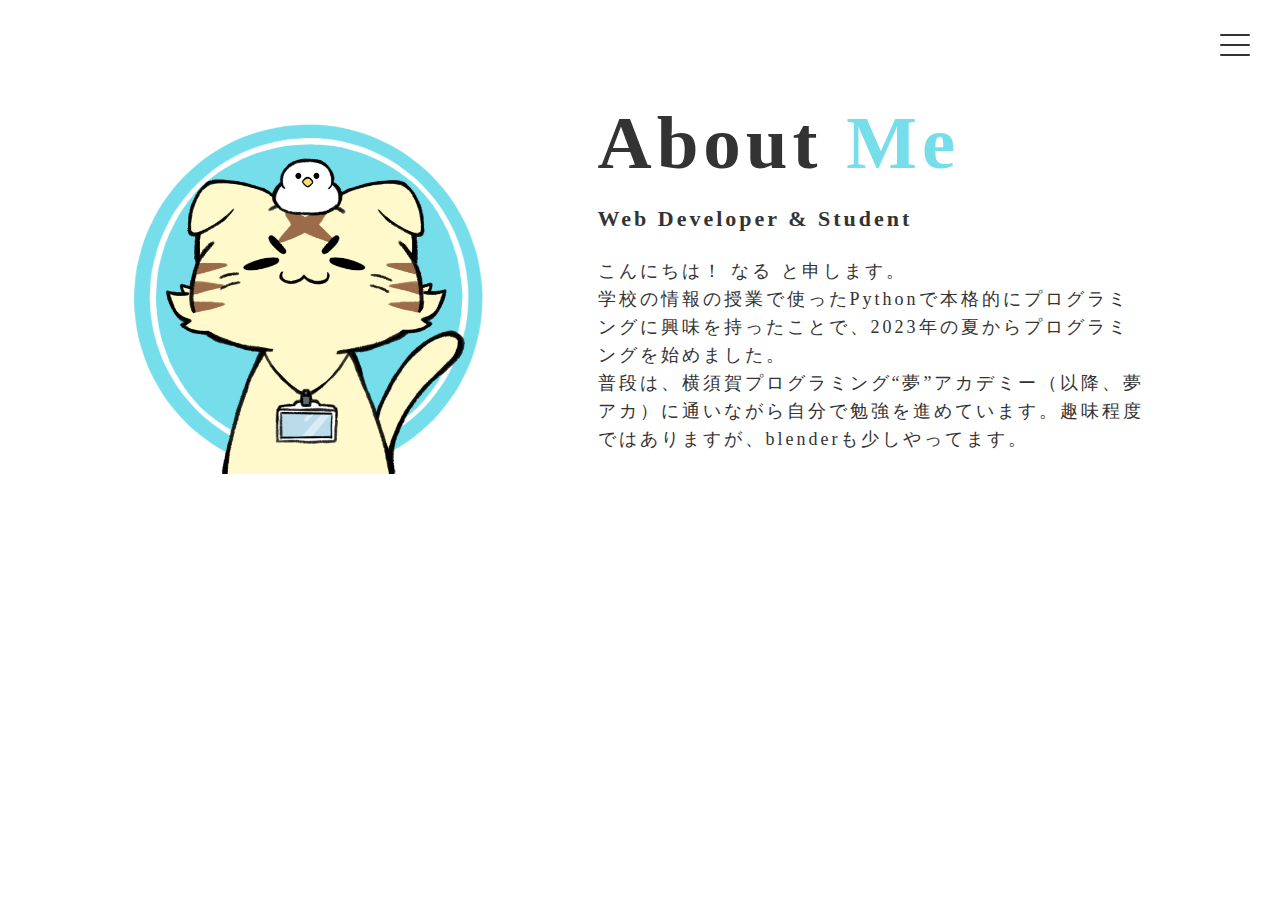
==== about.html @ 384414ad "first commit" ====
<!DOCTYPE html>
<html lang="ja">
<head>
    <meta charset="UTF-8">
    <meta http-equiv="X-UA-Compatible" content="IE=edge" />
    <meta name="viewport" content="width=device-width, initial-scale=1.0">
    <title>Web</title>
    <link rel="stylesheet" href="style.css">

</head>
<body>
    <div id="navArea">
        <nav>
            <div class="inner">
                <ul>
                    <li><a href="index.html">Home</a></li>
                    <li><a href="#about">About Me</a></li>
                    <li><a href="port.html">Portfolio</a></li>
                    <li><a href="cont.html">Contact</a></li>
                </ul>
            </div>
        </nav>

        <div class="toggle-btn">
            <span></span>
            <span></span>
            <span></span>
        </div>

        <div id="mask"></div>
    </div>
      
    <section class="about" id="about">
        <div class="main">
            <img class="n" src="images/Naryu_cat.png" alt=""/>
            <div class="about-text">
                <h2>About <span>Me</span></h2>
                <h5>Web Developer & Student</h5>
                <p>こんにちは！ なる と申します。
                    <br>学校の情報の授業で使ったPythonで本格的にプログラミングに興味を持ったことで、2023年の夏からプログラミングを始めました。
                    <br>普段は、横須賀プログラミング“夢”アカデミー（以降、夢アカ）に通いながら自分で勉強を進めています。趣味程度ではありますが、blenderも少しやってます。
                </p>
            </div>    
        </div>
    </section>
    <script src="main.js"></script>
</body>
</html>
---- style.css ----
*{
  margin: 0;
  padding: 0;
  box-sizing: border-box;
}

body {
    font-weight: 400;
  }
  
  main {
    padding: 50px;
  }
  
  
  nav {
    display: block;
    position: fixed;
    background-color: #ffffff;
    width: 220px;
    top: 0;
    left: -300px;
    bottom: 0;
    transition: all 0.5s;
    z-index: 3;
    opacity: 0;
  }
  
  .open nav {
    left: 0;
    opacity: 1;
  }
  
  nav .inner {
    padding: 25px;
  }
  
  nav .inner ul {
    list-style: none;
    margin: 0;
    padding: 0;
  }
  
  nav .inner ul li {
    margin: 0;
    border-bottom: 1px solid #333;
  }
  
  nav .inner ul li a {
    display: block;
    color: #333;
    font-size: 14px;
    padding: 1rem;
    text-decoration: none;
    transition-duration: 0.2s;
  }
  
  nav .inner ul li a:hover {
    background: #e4e4e4;
  }
  
  .toggle-btn {
    display: block;
    position: fixed;
    top: 30px;
    right: 30px;
    width: 30px;
    height: 30px;
    z-index: 3;
    cursor: pointer;
  }
  
  .toggle-btn span {
    position: absolute;
    display: block;
    left: 0;
    width: 30px;
    height: 2px;
    background-color: #333;
    transition: all 0.5s;
    border-radius: 4px;
  }
  
  .toggle-btn span:nth-child(1) {
    top: 4px;
  }
  .toggle-btn span:nth-child(2) {
    top: 14px;
  }

  .toggle-btn span:nth-child(3) {
    top: 24px;
  }

  .toggle-btn span:nth-child(4) {
    bottom: 14px;
  }
  
  .open .toggle-btn span {
    background-color: #fff;
  }
  
  .open .toggle-btn span:nth-child(1) {
    transform: translateY(10px) rotate(-315deg);
  }
  
  .open .toggle-btn span:nth-child(2) {
    opacity: 0;
  }
  
  .open .toggle-btn span:nth-child(3) {
    transform: translateY(-10px) rotate(315deg);
  }
  
  #mask {
    display: none;
    transition: all 0.5s;
  }
  
  .open #mask {
    display: block;
    background: #000;
    width: 100%;
    height: 100%;
    top: 0;
    left: 0;
    position: fixed;
    opacity: 0.8;
    z-index: 2;
    cursor: pointer;
  }

  .Home{
    padding-top: 300px;
    background-color: white;
}

.Home .body{
    display: flex;
    justify-content:space-evenly ;
    padding-right: 50px;
    padding-left: 270px;

}

.Home .body img{
    width: 508px;
    height: 508px;
    margin-top: -150px;
}

h1{
    color: #333;
    margin: 20px 0 20px;
    font-size: 75px;
    letter-spacing: 5px;
}

h1 span{
  color: #76deea;
}

h3{
    color: #333;
    font-size: 25px;
    margin-bottom: 50px;
    letter-spacing: 5px;
}

h4{
    color: #333;
    letter-spacing: 20px;
}

/* about.html */

.about{
  width: 100%;
  padding: 100px 0;
  background-color: white;
}

.n{
  width: 350px;
}

.about-text{
  width: 550px;
}

.about .main{
  width: 1130px;
  display: flex;
  margin: 0 auto;
  align-items: center;
  justify-content: space-around;
}

.about-text h2{
  color: #333;
  font-size: 75px;
  margin-bottom: 20px;
  letter-spacing: 5px;
}

h2 span{
  color:  #76deea;
}

.about-text h5{
  color: #333;
  letter-spacing: 3px;
  font-size: 22px;
  margin-bottom: 25px;
}

.about-text p{
  color: #333;
  letter-spacing: 3px;
  line-height: 28px;
  margin-bottom: 45px;
  font-size: 18px;
}

/* port.html */
.portfolio{
  background-color: white;
  width: 100%;
  padding: 100px 0;
}

.title h2{
  color: #333;
  font-size: 75px;
  margin: 30px auto;
  text-align: center;
  letter-spacing: 5px;
}

.box{
  display: flex;
  flex-wrap: wrap;
  align-items: center;
  justify-content: center;
  min-height: 400px;
}

.card{
  height: 390px;
  width: 365px;
  background-color: #bce2e8;
  padding: 20px 35px;
  margin: 20px;
  border-radius: 20px;
  overflow: hidden;
  text-align: center;
}

.card i{
  color: #333;
  font-size: 50px;
  margin: 25px  0;
}

h5{
  color: #333;
  font-size: 23px;
  margin-bottom: 30px;
  letter-spacing:  3px;
}

.pragraph p{
  color: #333;
  font-size: 16px;
  line-height: 25px;
  margin-bottom: 30px;
  letter-spacing: 3px;
}

.card .button{
  background-color: lightseagreen;
  padding: 13px 30px;
  color: white;
  font-weight: bold;
  text-decoration: none;
  border-radius: 30px;
  transition: all 0.3s;
}

.card .button:hover{
  background-color: transparent;
  border: 2px solid lightseagreen;
  cursor: pointer;
}

/* contact */

.contact{
  width: 100%;
  height: 290px;
  display: flex;
  flex-direction: column;
  justify-content: center;
  align-items: center;
}

.contact p{
  font-size: 30px;
  font-weight: bold;
  margin-bottom: 25px;
}

p span{
  color: #76deea;
}

.contact .contact-button{
  background-color: lightseagreen;
  padding: 13px 30px;
  color: white;
  font-weight: bold;
  text-decoration: none;
  border-radius: 30px;
  transition: all 0.3s;
}

.contact .contact-button:hover{
  background-color: transparent;
  color: lightseagreen;
  border: 2px solid lightseagreen;
  cursor: pointer;
}
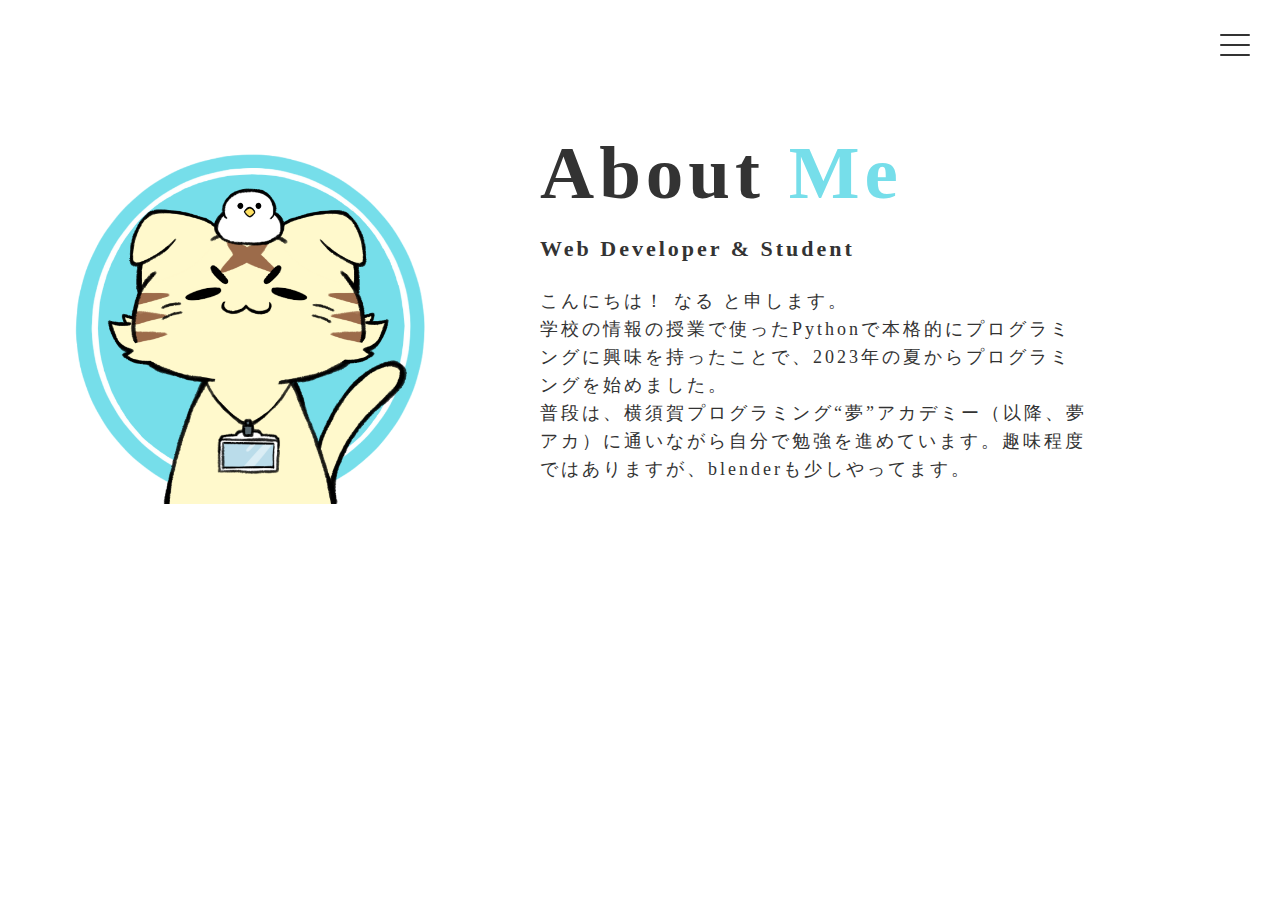
==== commit e4a4b9d6: "add viewport" ====
--- a/about.html
+++ b/about.html
@@ -4,6 +4,7 @@
     <meta charset="UTF-8">
     <meta http-equiv="X-UA-Compatible" content="IE=edge" />
     <meta name="viewport" content="width=device-width, initial-scale=1.0">
+    <meta name="viewport" content="width=device-width">
     <title>Web</title>
     <link rel="stylesheet" href="style.css">
 
@@ -16,6 +17,7 @@
                     <li><a href="index.html">Home</a></li>
                     <li><a href="#about">About Me</a></li>
                     <li><a href="port.html">Portfolio</a></li>
+                    <li><a href="hob.html">Hobby</a></li>
                     <li><a href="cont.html">Contact</a></li>
                 </ul>
             </div>
--- a/style.css
+++ b/style.css
@@ -1,7 +1,13 @@
+@font-face {
+  font-family: "Azuki";
+  src: url(azuki.ttf);
+}
+
 *{
   margin: 0;
   padding: 0;
   box-sizing: border-box;
+  font-family: "Azuki"
 }
 
 body {
@@ -49,7 +55,8 @@
   nav .inner ul li a {
     display: block;
     color: #333;
-    font-size: 14px;
+    font-weight: bold; 
+    font-size: 18px;
     padding: 1rem;
     text-decoration: none;
     transition-duration: 0.2s;
@@ -93,7 +100,11 @@
   }
 
   .toggle-btn span:nth-child(4) {
-    bottom: 14px;
+    top: 34px;
+  }
+
+  .toggle-btn span:nth-child(5) {
+    top: 44px;
   }
   
   .open .toggle-btn span {
@@ -186,6 +197,7 @@
 
 .about-text{
   width: 550px;
+  margin: 30px auto;
 }
 
 .about .main{
@@ -248,7 +260,7 @@
 .card{
   height: 390px;
   width: 365px;
-  background-color: #bce2e8;
+  background-color: #f0ffff;
   padding: 20px 35px;
   margin: 20px;
   border-radius: 20px;
@@ -278,7 +290,7 @@
 }
 
 .card .button{
-  background-color: lightseagreen;
+  background-color: #76deea;
   padding: 13px 30px;
   color: white;
   font-weight: bold;
@@ -289,7 +301,8 @@
 
 .card .button:hover{
   background-color: transparent;
-  border: 2px solid lightseagreen;
+  color: #76deea;
+  border: 2px solid #76deea;
   cursor: pointer;
 }
 
@@ -315,7 +328,7 @@
 }
 
 .contact .contact-button{
-  background-color: lightseagreen;
+  background-color: #76deea;
   padding: 13px 30px;
   color: white;
   font-weight: bold;
@@ -326,7 +339,22 @@
 
 .contact .contact-button:hover{
   background-color: transparent;
-  color: lightseagreen;
-  border: 2px solid lightseagreen;
+  color: #76deea;;
+  border: 2px solid #76deea;
   cursor: pointer;
+}
+
+/* hob.html */
+.hobby{
+  background-color: white;
+  width: 100%;
+  padding: 100px 0;
+}
+
+.title h2{
+  color: #333;
+  font-size: 75px;
+  margin: 30px auto;
+  text-align: center;
+  letter-spacing: 5px;
 }